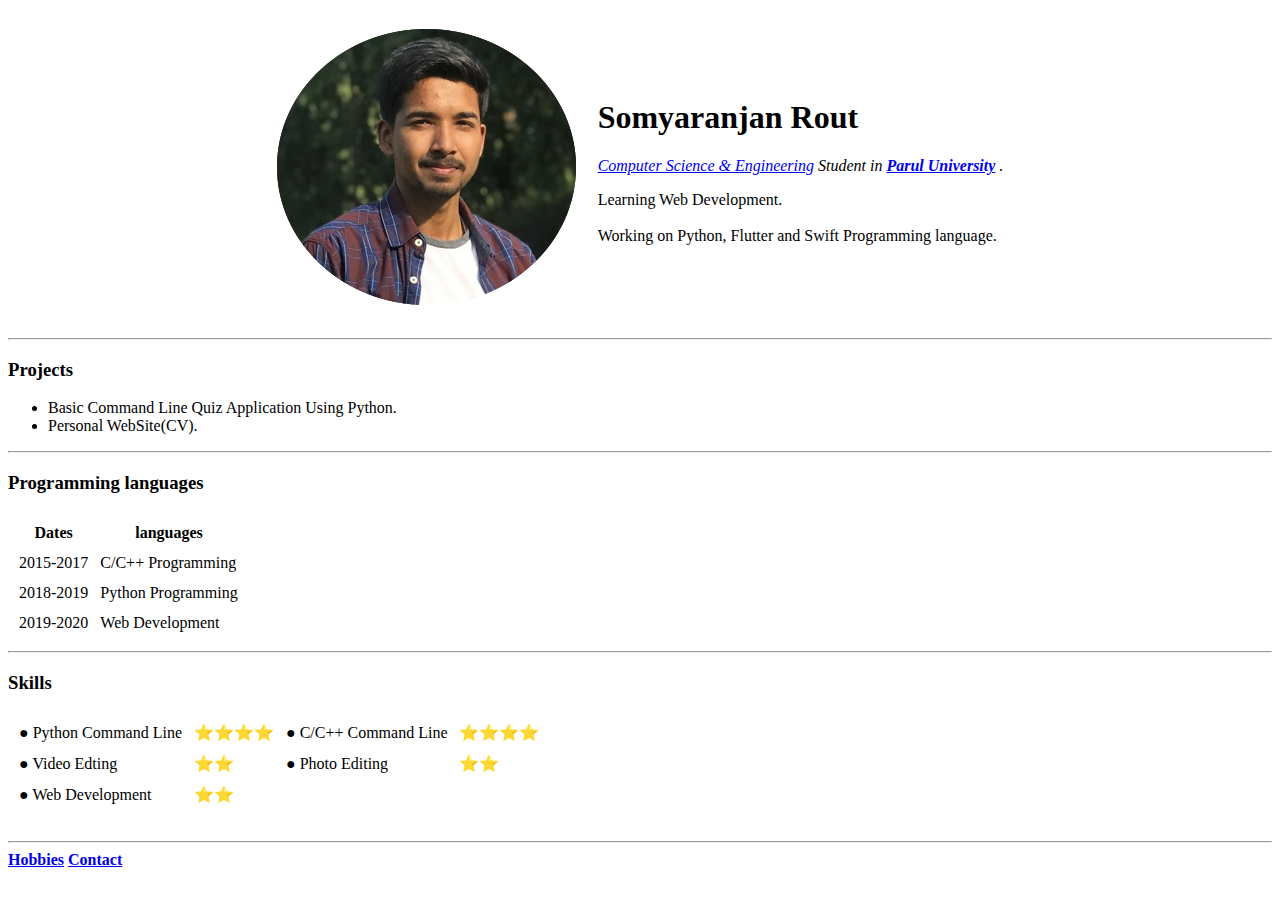
==== index.html @ 8354c545 "Update index.html" ====
<!DOCTYPE html>
<html lang="en" dir="ltr">

<head>
  <meta charset="utf-8">
  <title>❮/ Somyaranjan Rout❯</title>
</head>
<link rel="icon" href="favicon.ico">
<body>
  <center>
    <table cellspacing="20" >
      <tr>

        <td><img src="Profile Pic.png" alt="Somyaranjan's Profile Picture."></td>

        <td>
          <p>
          <h1>Somyaranjan Rout </h1>
          <em> <a href="https://en.wikipedia.org/wiki/Computer_Science_and_Engineering">Computer Science & Engineering</a>
          Student in
          <strong> <a href="http://www.paruluniversity.ac.in/home/">Parul University</a> </strong>
          .</em>
          </p>

        <p>Learning Web Development.
          <br />
          <br />
          Working on Python, Flutter and Swift Programming language.
        </p>
        </td>
      </tr>
    </table>

  </center>

  <hr />

  <h3>Projects</h3>
  <ul>
    <li>Basic Command Line Quiz Application Using Python.</li>
    <li>Personal WebSite(CV).</li>
  </ul>
  <hr />
  <h3>Programming languages</h3>

  <table cellspacing="10">

    <tr>
      <th>Dates</th>
      <th>languages</th>
    </tr>

    <tr>
      <td>2015-2017</td>
      <td>C/C++ Programming</td>
    </tr>

    <tr>
        <td>2018-2019</td>
        <td>Python Programming</td>
    </tr>

    <tr>
        <td>2019-2020</td>
        <td>Web Development</td>
    </tr>

  </table>

  <hr />
  <h3>Skills</h3>

  <table cellspacing="10">

    <tr>
      <td>● Python Command Line</td>
      <td>⭐️⭐️⭐️⭐️</td>

      <td>● C/C++ Command Line</td>
      <td>⭐️⭐️⭐️⭐️</td>
    </tr>

    <tr>
      <td>● Video Edting</td>
      <td>⭐️⭐️</td>

      <td>● Photo Editing</td>
      <td>⭐️⭐️</td>
    </tr>

    <tr>
        <td>● Web Development</td>
        <td>⭐️⭐️</td>
    </tr>

  </table>

  <br />
  <hr />
  <a href="Hobbies.html"><strong>Hobbies</strong></a>
  <a href="Contact.html"><strong>Contact</strong></a>

</body>

</html>
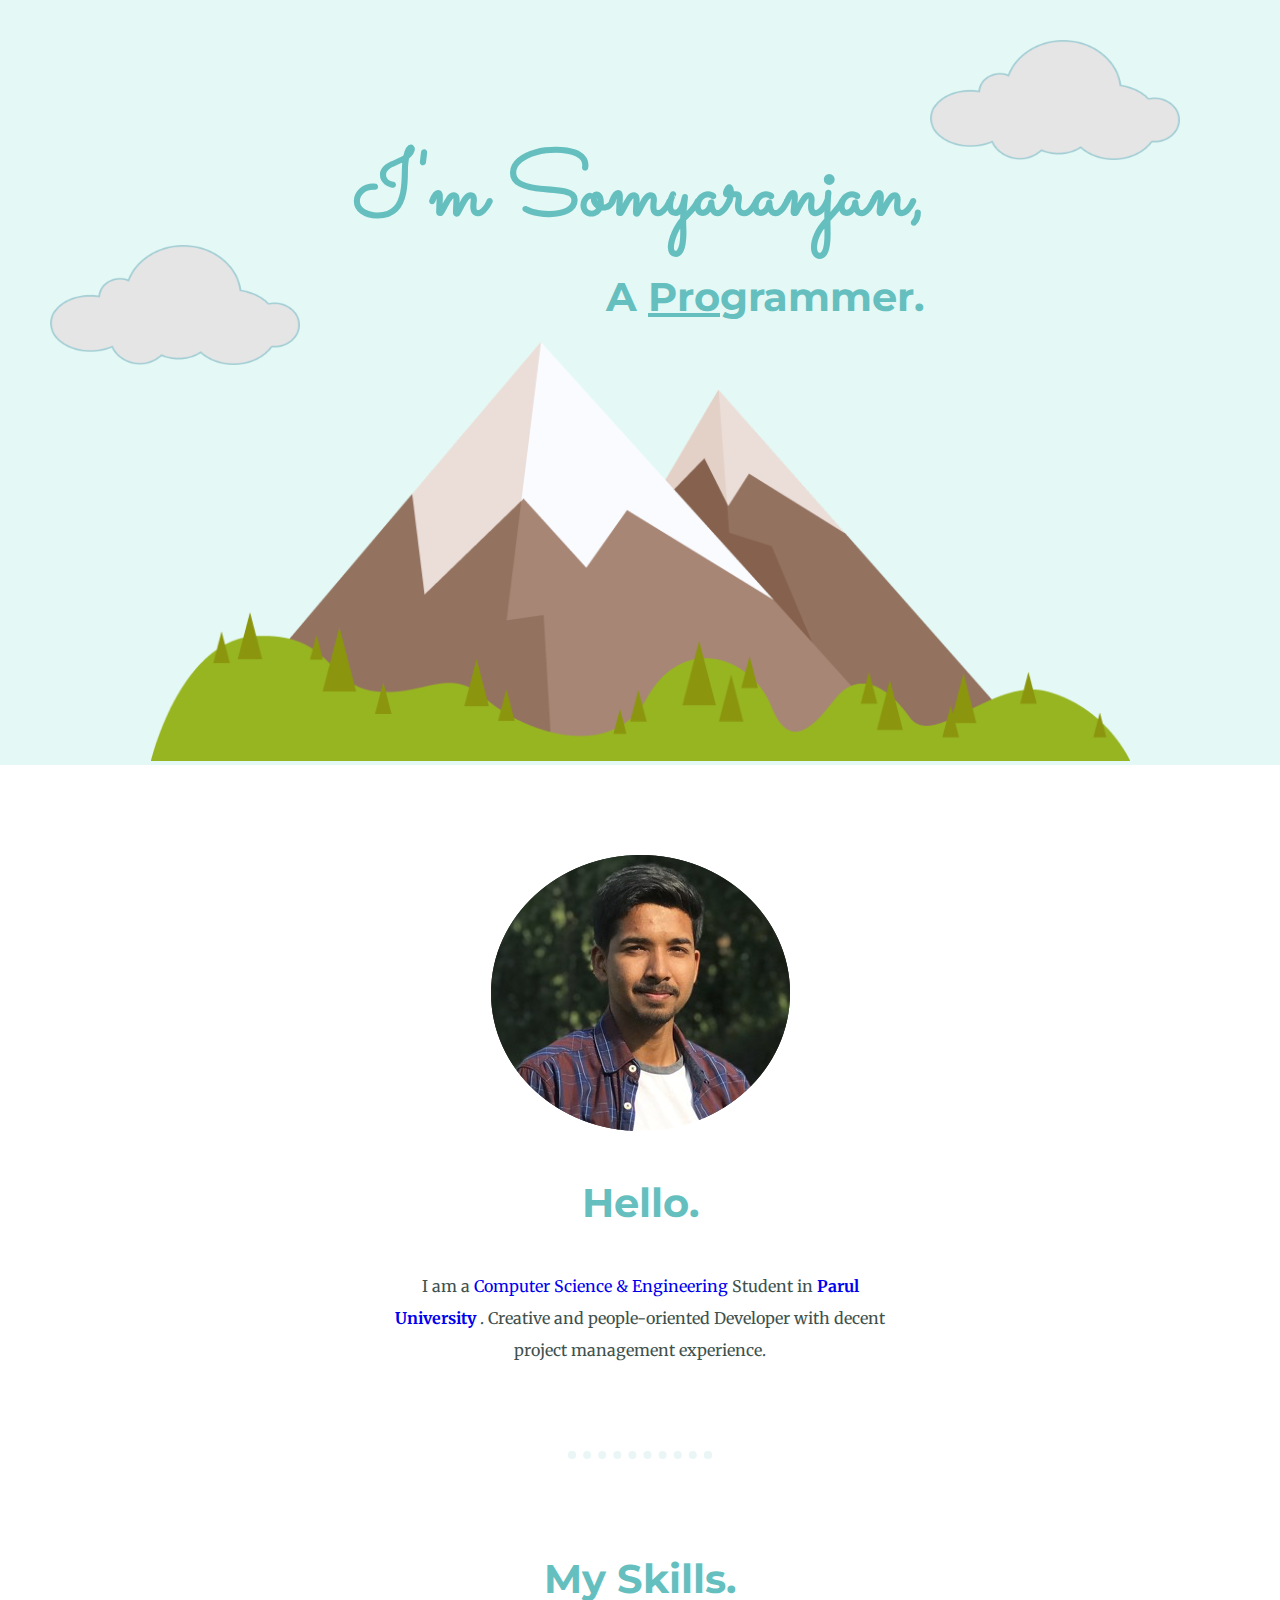
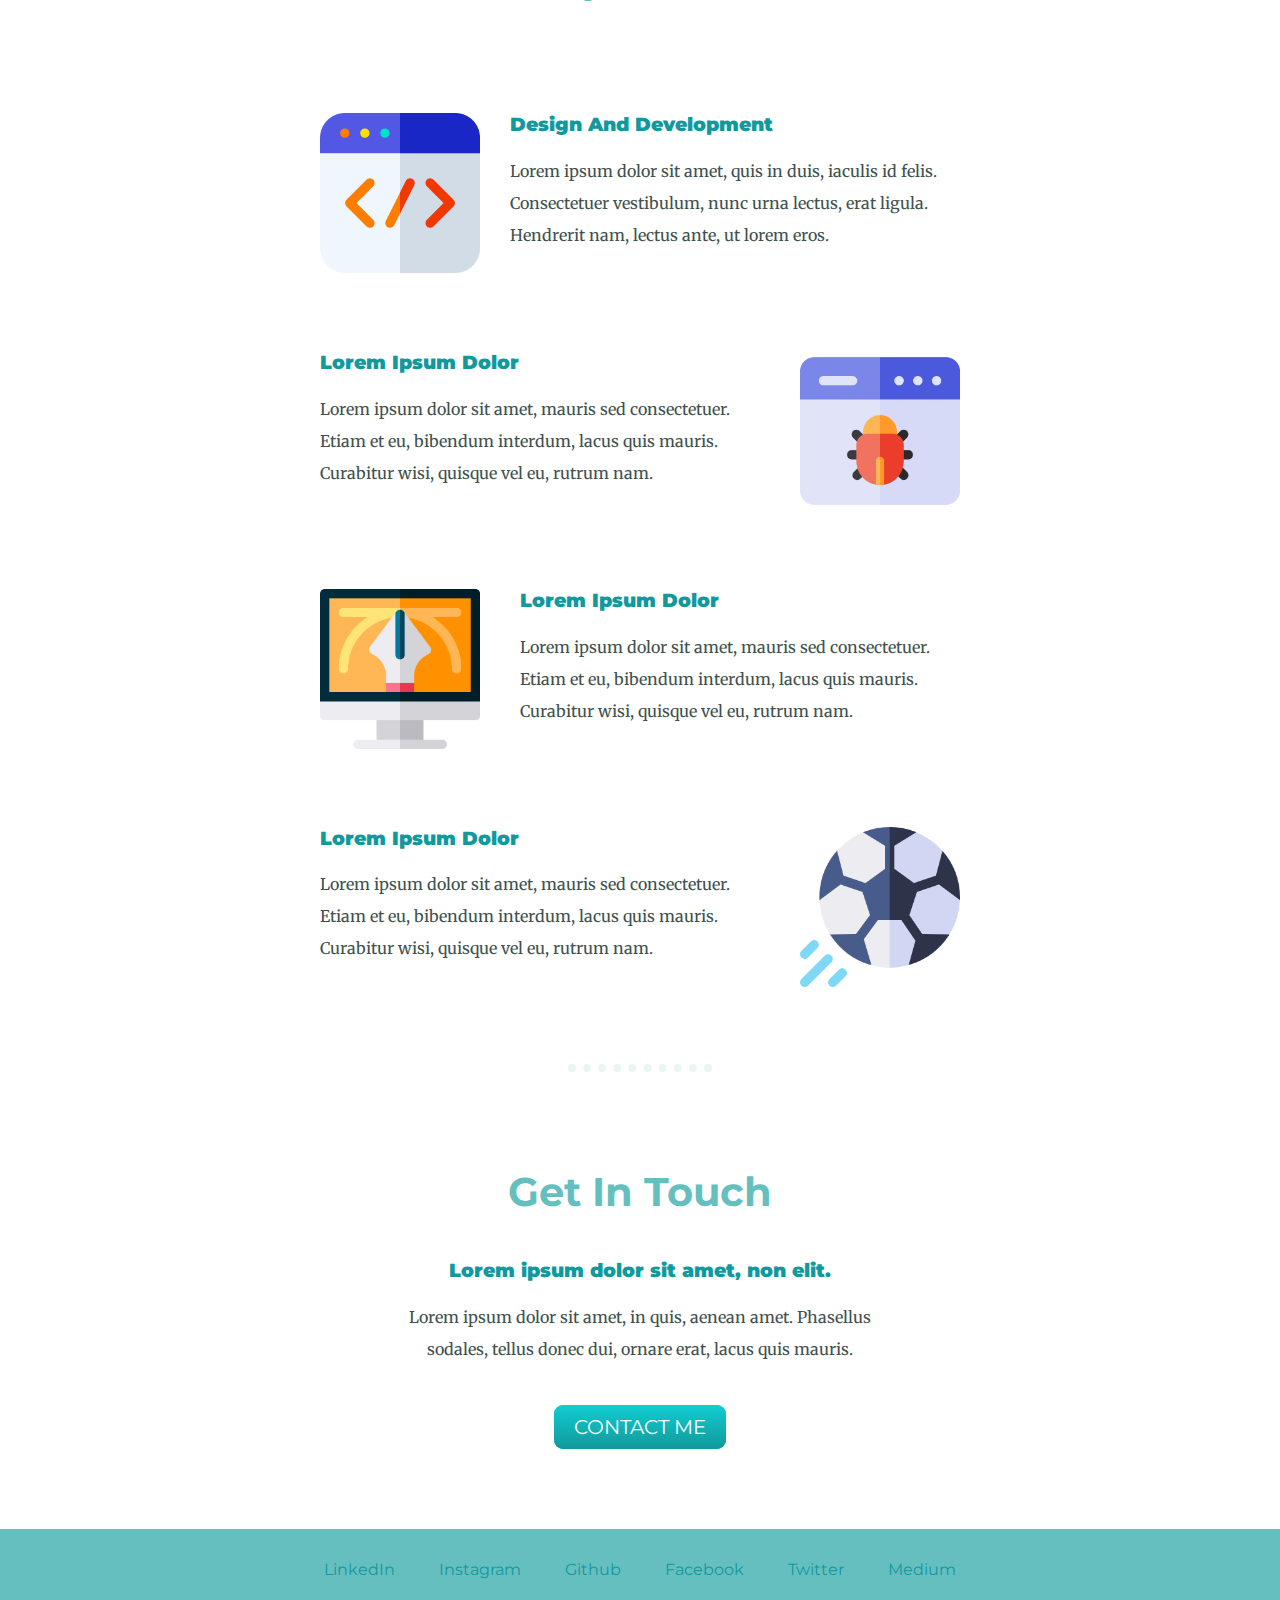
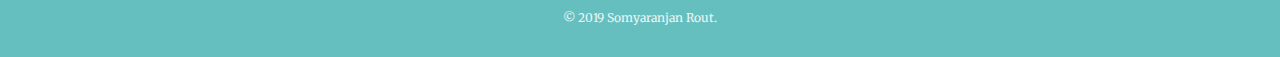
==== commit 8eefe85e: "Updated Portfolio" ====
--- a/index.html
+++ b/index.html
@@ -1,105 +1,83 @@
 <!DOCTYPE html>
 <html lang="en" dir="ltr">
 
-<head>
-  <meta charset="utf-8">
-  <title>❮/ Somyaranjan Rout❯</title>
-</head>
-<link rel="icon" href="favicon.ico">
-<body>
-  <center>
-    <table cellspacing="20" >
-      <tr>
+  <head>
+    <meta charset="utf-8">
+    <title>❮/ Somyaranjan Rout❯</title>
+  </head>
 
-        <td><img src="Profile Pic.png" alt="Somyaranjan's Profile Picture."></td>
+  <link rel="stylesheet" href="style.css">
+  <link rel="icon" href="Images/favicon.ico">
+  <link href="https://fonts.googleapis.com/css?family=Merriweather|Montserrat|Sacramento" rel="stylesheet">
 
-        <td>
-          <p>
-          <h1>Somyaranjan Rout </h1>
-          <em> <a href="https://en.wikipedia.org/wiki/Computer_Science_and_Engineering">Computer Science & Engineering</a>
-          Student in
-          <strong> <a href="http://www.paruluniversity.ac.in/home/">Parul University</a> </strong>
-          .</em>
+  <body>
+
+    <div class="top">
+
+    <img class="top-cloud" src="Images/cloud.png" alt="cloud" />
+      <h1>I'm Somyaranjan,</h1>
+      <h2 class="program">A <span class="pro">Pro</span>grammer.           </h2>
+    <img class="bottom-cloud" src="Images/cloud.png" alt="cloud" />
+    <img class="mountain" src="Images/mountain.png" alt="Light House" />
+
+    </div>
+
+    <div class="middle-container">
+      <div class="profile">
+        <img src="Images/Profile Pic.png" alt="Profile Pictures">
+        <h2>Hello.</h2>
+          <p class="intro">I am a
+            <a class="links" href="https://en.wikipedia.org/wiki/Computer_Science_and_Engineering">Computer Science & Engineering</a>
+            Student in
+            <strong> <a class="links" href="http://www.paruluniversity.ac.in/home/">Parul University</a> </strong>.
+            Creative and people-oriented Developer with decent project management experience.
+            
           </p>
+      </div>
+      <hr>
+      <div class="skills">
+        <h2>My Skills.</h2>
+        <div class="skill-row">
+          <img class="dev" src="Images/coding.png" alt="Coding Icon">
+          <h3>Design And Development</h3>
+          <p>Lorem ipsum dolor sit amet, quis in duis, iaculis id felis. Consectetuer vestibulum, nunc urna lectus, erat ligula. Hendrerit nam, lectus ante, ut lorem eros.</p>
+        </div>
+        <div class="skill-row">
+          <img class="comp" src="Images/hacked.png" alt="Hacked Icon">
+          <h3>Lorem Ipsum Dolor</h3>
+          <p>Lorem ipsum dolor sit amet, mauris sed consectetuer. Etiam et eu, bibendum interdum, lacus quis mauris. Curabitur wisi, quisque vel eu, rutrum nam.</p>
+        </div>
+        <div class="skill-row">
+          <img class="edit" src="Images/art-and-design.png" alt="Art and design Icon">
+          <h3>Lorem Ipsum Dolor</h3>
+          <p>Lorem ipsum dolor sit amet, mauris sed consectetuer. Etiam et eu, bibendum interdum, lacus quis mauris. Curabitur wisi, quisque vel eu, rutrum nam.</p>
+        </div>
+        <div class="skill-row">
+          <img class="football" src="Images/football.png" alt="Football  Icon">
+          <h3>Lorem Ipsum Dolor</h3>
+          <p>Lorem ipsum dolor sit amet, mauris sed consectetuer. Etiam et eu, bibendum interdum, lacus quis mauris. Curabitur wisi, quisque vel eu, rutrum nam.</p>
+        </div>
+      </div>
+      <hr>
+      <div class="contact-me">
+        <h2>Get In Touch</h2>
+        <h3>Lorem ipsum dolor sit amet, non elit.</h3>
+        <p class="contact">Lorem ipsum dolor sit amet, in quis, aenean amet. Phasellus sodales, tellus donec dui, ornare erat, lacus quis mauris.</p>
+        <a class="btn" href="mailto:somyaranjanmac1@gmail.com">CONTACT ME</a>
+      </div>
+    </div>
 
-        <p>Learning Web Development.
-          <br />
-          <br />
-          Working on Python, Flutter and Swift Programming language.
-        </p>
-        </td>
-      </tr>
-    </table>
 
-  </center>
+    <div class="bottom-container">
+      <a class="footer-link" href="https://www.linkedin.com/in/somyaranjan-rout-09a098120/">LinkedIn</a>
+      <a class="footer-link" href="https://www.instagram.com/somyaranjan_26/?hl=en">Instagram</a>
+      <a class="footer-link" href="https://github.com/somyaranjan26">Github</a>
+      <a class="footer-link" href="https://www.facebook.com/somyaranjancr7">Facebook</a>
+      <a class="footer-link" href="https://twitter.com/somyaranjancr7">Twitter</a>
+      <a class="footer-link" href="https://medium.com/@somyaranjancr7">Medium</a>
+      <p class="copyright">© 2019 Somyaranjan Rout.</p>
+    </div>
 
-  <hr />
 
-  <h3>Projects</h3>
-  <ul>
-    <li>Basic Command Line Quiz Application Using Python.</li>
-    <li>Personal WebSite(CV).</li>
-  </ul>
-  <hr />
-  <h3>Programming languages</h3>
-
-  <table cellspacing="10">
-
-    <tr>
-      <th>Dates</th>
-      <th>languages</th>
-    </tr>
-
-    <tr>
-      <td>2015-2017</td>
-      <td>C/C++ Programming</td>
-    </tr>
-
-    <tr>
-        <td>2018-2019</td>
-        <td>Python Programming</td>
-    </tr>
-
-    <tr>
-        <td>2019-2020</td>
-        <td>Web Development</td>
-    </tr>
-
-  </table>
-
-  <hr />
-  <h3>Skills</h3>
-
-  <table cellspacing="10">
-
-    <tr>
-      <td>● Python Command Line</td>
-      <td>⭐️⭐️⭐️⭐️</td>
-
-      <td>● C/C++ Command Line</td>
-      <td>⭐️⭐️⭐️⭐️</td>
-    </tr>
-
-    <tr>
-      <td>● Video Edting</td>
-      <td>⭐️⭐️</td>
-
-      <td>● Photo Editing</td>
-      <td>⭐️⭐️</td>
-    </tr>
-
-    <tr>
-        <td>● Web Development</td>
-        <td>⭐️⭐️</td>
-    </tr>
-
-  </table>
-
-  <br />
-  <hr />
-  <a href="Hobbies.html"><strong>Hobbies</strong></a>
-  <a href="Contact.html"><strong>Contact</strong></a>
-
-</body>
-
+  </body>
 </html>
--- a/style.css
+++ b/style.css
@@ -0,0 +1,176 @@
+
+body {
+  color: #40514E;
+  font-family: 'Merriweather', serif;
+  margin: 0;
+  text-align: center;
+}
+
+h1 {
+  color: #66BFBF;
+  font-family: 'Sacramento', cursive;
+  font-size: 5.625rem;
+  margin: 50px auto 0 auto;
+}
+
+h2 {
+  color: #66BFBF;
+  font-family: 'Montserrat', sans-serif;
+  font-size: 2.5rem;
+  font-weight: bold;
+  padding: 10px;
+}
+
+h3 {
+  color: #11999E;
+  font-family: 'Montserrat', sans-serif;
+  font-weight: 900;
+}
+
+p {
+  line-height: 2;
+}
+
+hr {
+  border: dotted #EAF6F6 8px;
+  border-bottom: none;
+  margin: 85px auto;
+  width: 10%;
+}
+
+.program {
+   margin: auto 0 auto 250px;
+}
+
+.pro {
+  text-decoration: underline;
+}
+
+.top {
+  background-color: #E4F9F5;
+  padding-top : 80px;
+  position: relative;
+}
+
+.middle-container {
+  margin: 90px 0;
+}
+
+.bottom-container {
+  background-color: #66BFBF;
+  padding: 30px 0 10px;
+}
+
+.top-cloud {
+  right: 100px;
+  top: 40px;
+  position: absolute;
+  width: 250px;
+  height: 120px;
+}
+
+.bottom-cloud {
+  bottom: 400px;
+  left: 50px;
+  position: absolute;
+  width: 250px;
+  height: 120px;
+
+}
+.mountain {
+  height: 100%;
+  padding-top: 10px;
+  width: 980px;
+}
+
+.intro {
+  margin: auto;
+  width: 40%;
+}
+
+.links {
+  text-decoration: none;
+}
+
+.skill-row {
+  margin: 100px auto 100px auto;
+  text-align: left;
+  width: 50%;
+}
+
+.dev {
+  float: left;
+  margin-bottom: 2.5px;
+  margin-right: 30px;
+  width: 25%;
+}
+
+.comp {
+  float: right;
+  margin-bottom: 2.5px;
+  margin-left: 30px;
+  width: 25%;
+}
+
+.edit {
+  float: left;
+  margin-bottom: 2.5px;
+  margin-right: 40px;
+  width: 25%;
+}
+
+.football {
+  float: right;
+  margin-bottom: 2.5px;
+  margin-left: 30px;
+  width: 25%;
+}
+
+.contact {
+  margin: 10px auto 50px;
+  width: 40%;
+}
+
+.btn {
+  background: #11cdd4;
+  background-image: -webkit-linear-gradient(top, #11cdd4, #11999a);
+  background-image: -moz-linear-gradient(top, #11cdd4, #11999a);
+  background-image: -ms-linear-gradient(top, #11cdd4, #11999a);
+  background-image: -o-linear-gradient(top, #11cdd4, #11999a);
+  background-image: linear-gradient(to bottom, #11cdd4, #11999a);
+  -webkit-border-radius: 9;
+  -moz-border-radius: 9;
+  border-radius: 9px;
+  font-family: 'Montserrat', sans-serif;
+  color: #ffffff;
+  font-size: 20px;
+  padding: 10px 20px 10px 20px;
+  text-decoration: none;
+}
+
+.btn:hover {
+  background: #30e3bc;
+  background-image: -webkit-linear-gradient(top, #30e3bc, #2bc4ad);
+  background-image: -moz-linear-gradient(top, #30e3bc, #2bc4ad);
+  background-image: -ms-linear-gradient(top, #30e3bc, #2bc4ad);
+  background-image: -o-linear-gradient(top, #30e3bc, #2bc4ad);
+  background-image: linear-gradient(to bottom, #30e3bc, #2bc4ad);
+  text-decoration: none;
+}
+
+.footer-link {
+  color: #11999F;
+  font-family: 'Montserrat', sans-serif;
+  margin: 10px 20px;
+  text-decoration: none;
+}
+
+.footer-link:hover {
+  color: #EAF6F6;
+}
+
+.copyright {
+  color: #EAF6F6;
+  font-size: 0.75rem;
+  padding: 15px 0 5px 0;
+}
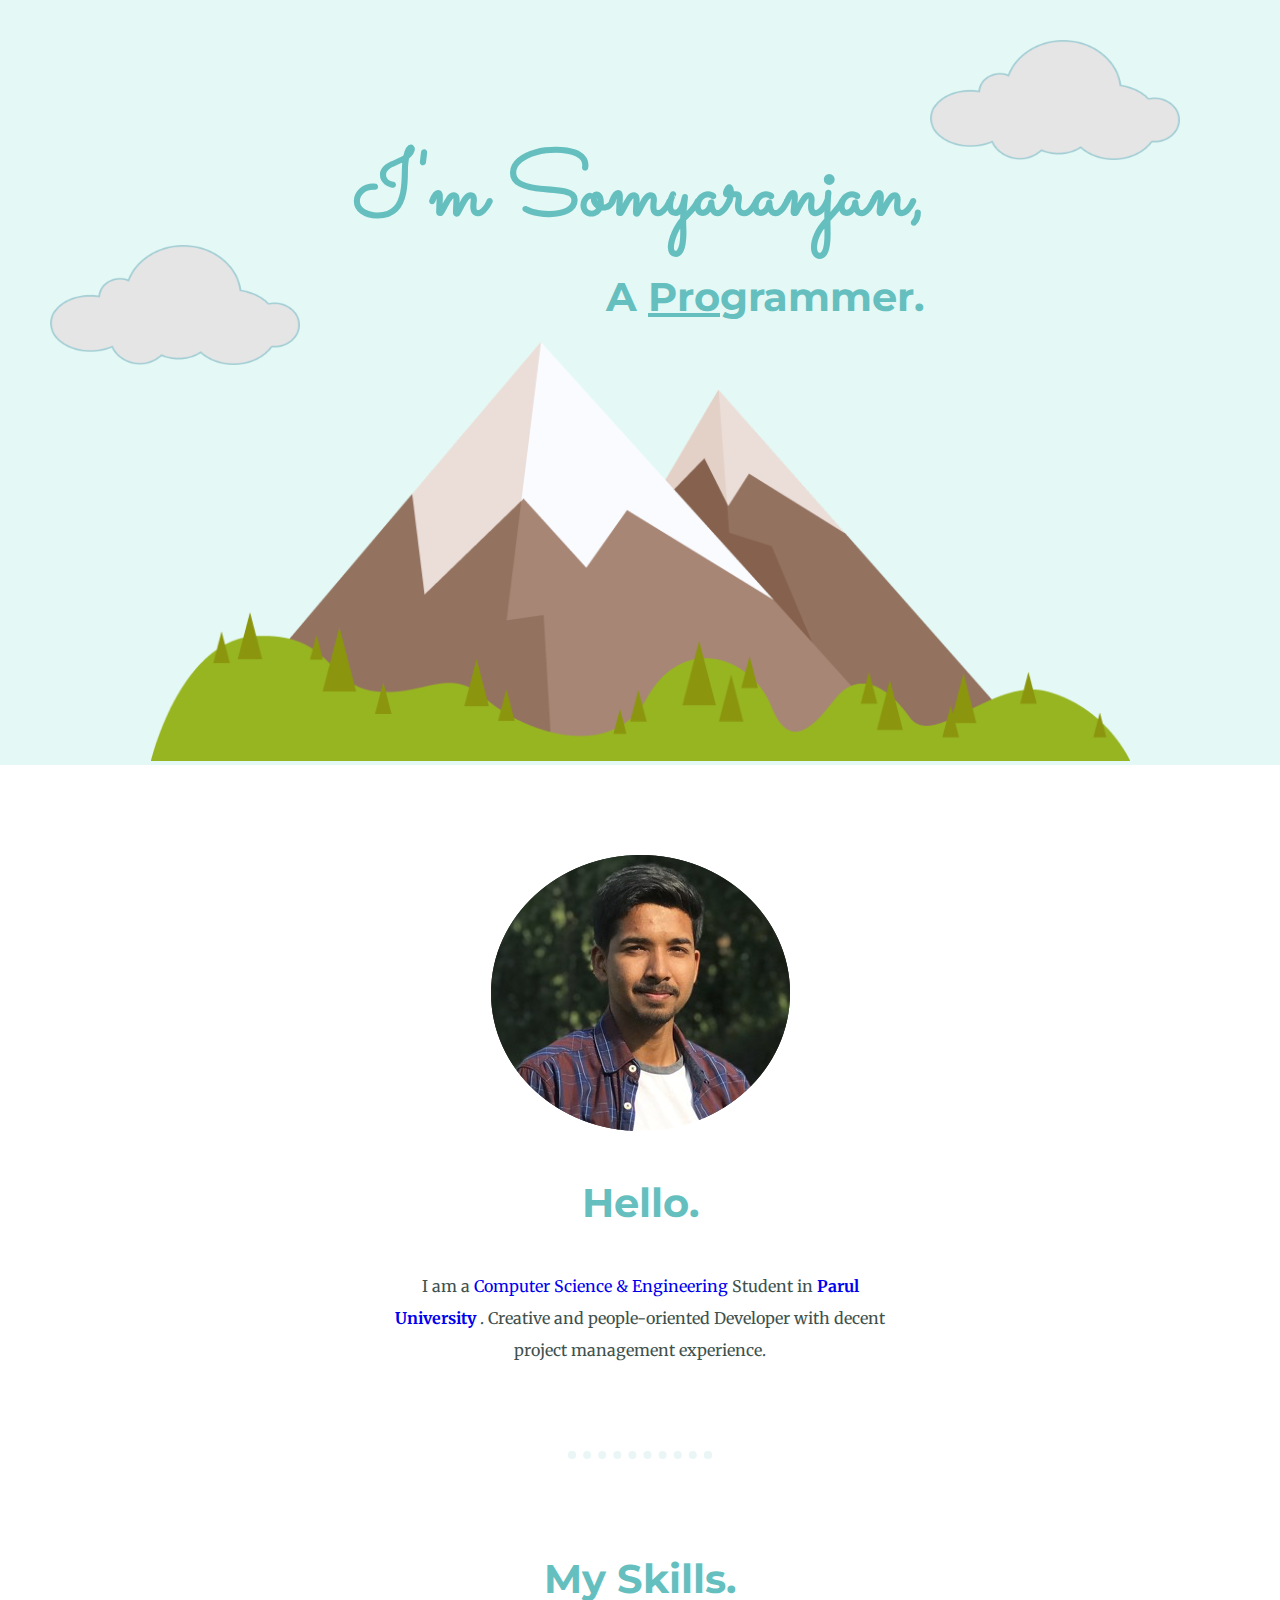
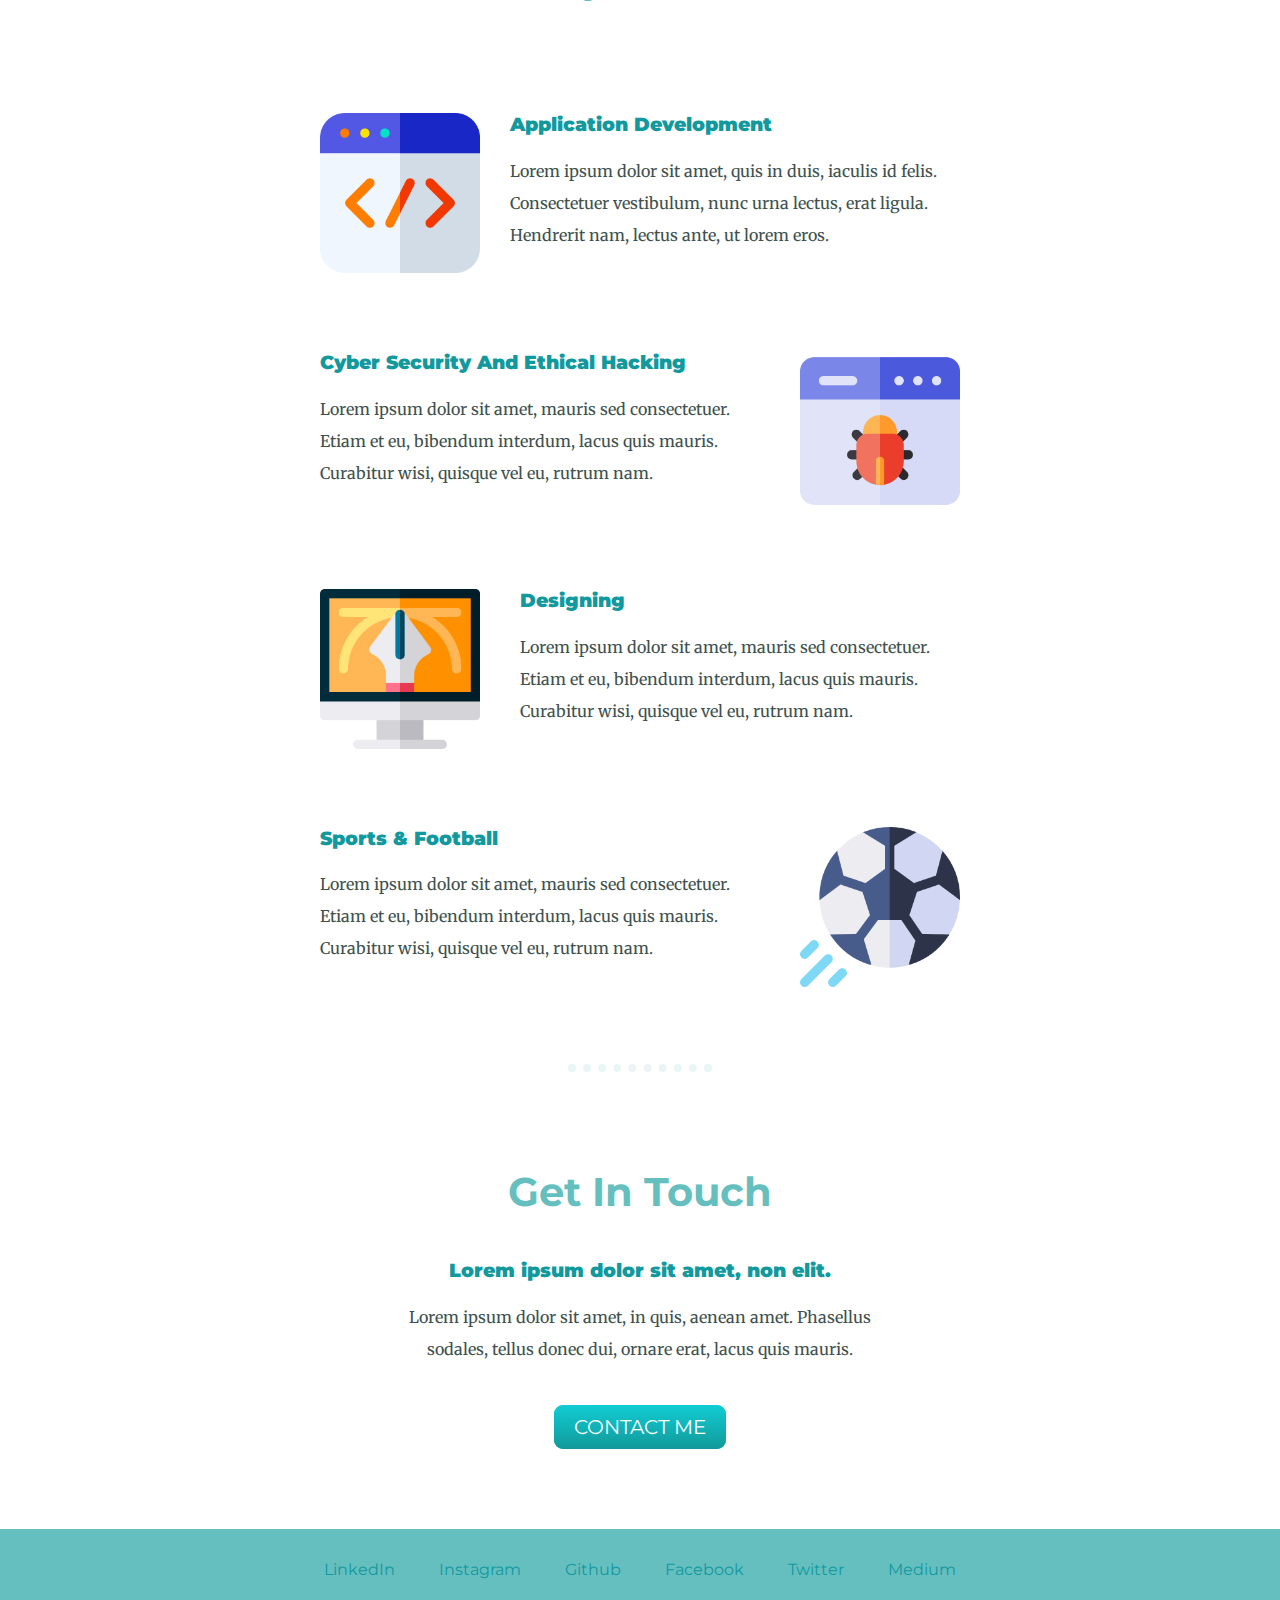
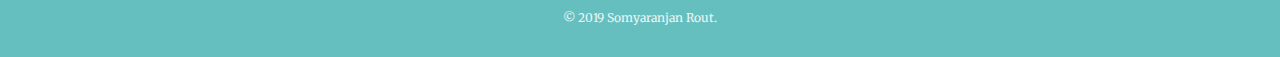
==== commit e3a42ae3: "Update Content" ====
--- a/index.html
+++ b/index.html
@@ -7,7 +7,7 @@
   </head>
 
   <link rel="stylesheet" href="style.css">
-  <link rel="icon" href="Images/favicon.ico">
+  <link rel="icon" href="Images/Profile Pic.png">
   <link href="https://fonts.googleapis.com/css?family=Merriweather|Montserrat|Sacramento" rel="stylesheet">
 
   <body>
@@ -39,22 +39,22 @@
         <h2>My Skills.</h2>
         <div class="skill-row">
           <img class="dev" src="Images/coding.png" alt="Coding Icon">
-          <h3>Design And Development</h3>
+          <h3>Application Development</h3>
           <p>Lorem ipsum dolor sit amet, quis in duis, iaculis id felis. Consectetuer vestibulum, nunc urna lectus, erat ligula. Hendrerit nam, lectus ante, ut lorem eros.</p>
         </div>
         <div class="skill-row">
           <img class="comp" src="Images/hacked.png" alt="Hacked Icon">
-          <h3>Lorem Ipsum Dolor</h3>
+          <h3>Cyber Security And Ethical Hacking</h3>
           <p>Lorem ipsum dolor sit amet, mauris sed consectetuer. Etiam et eu, bibendum interdum, lacus quis mauris. Curabitur wisi, quisque vel eu, rutrum nam.</p>
         </div>
         <div class="skill-row">
           <img class="edit" src="Images/art-and-design.png" alt="Art and design Icon">
-          <h3>Lorem Ipsum Dolor</h3>
+          <h3>Designing</h3>
           <p>Lorem ipsum dolor sit amet, mauris sed consectetuer. Etiam et eu, bibendum interdum, lacus quis mauris. Curabitur wisi, quisque vel eu, rutrum nam.</p>
         </div>
         <div class="skill-row">
           <img class="football" src="Images/football.png" alt="Football  Icon">
-          <h3>Lorem Ipsum Dolor</h3>
+          <h3>Sports & Football</h3>
           <p>Lorem ipsum dolor sit amet, mauris sed consectetuer. Etiam et eu, bibendum interdum, lacus quis mauris. Curabitur wisi, quisque vel eu, rutrum nam.</p>
         </div>
       </div>
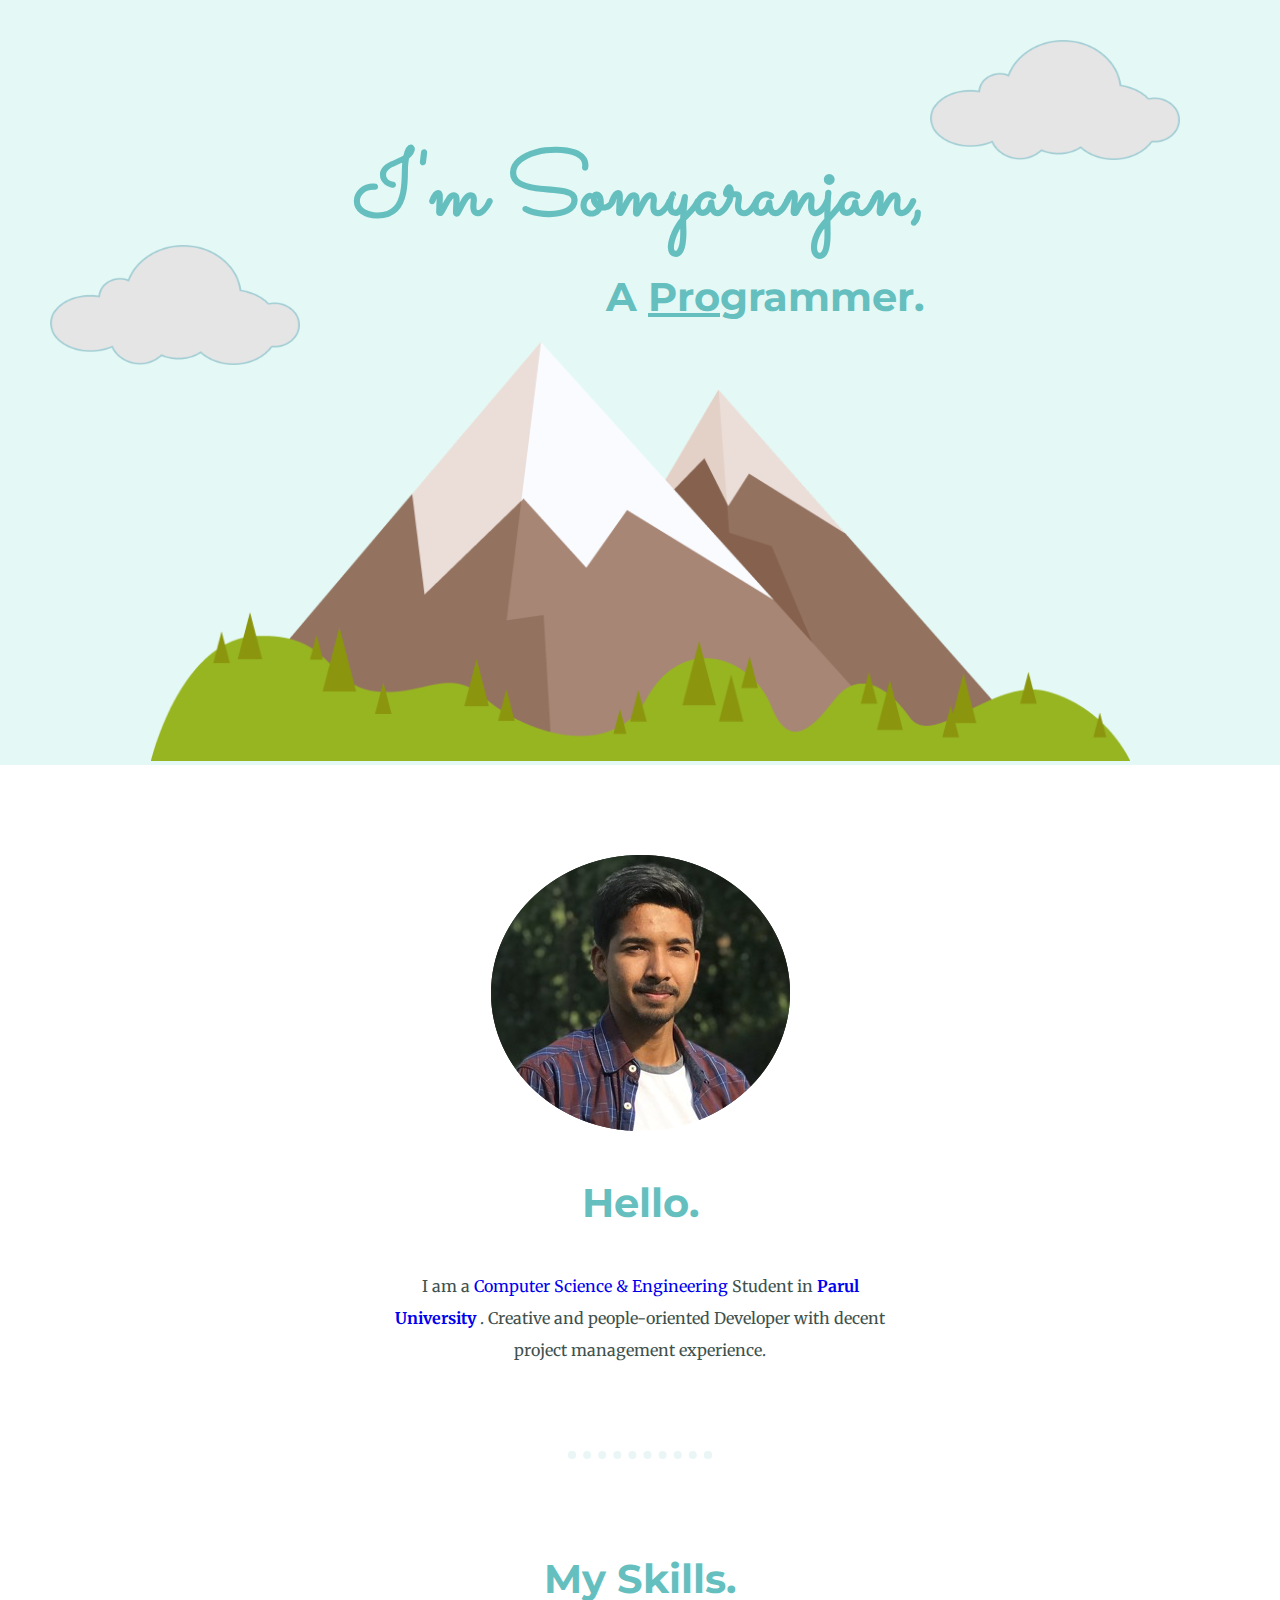
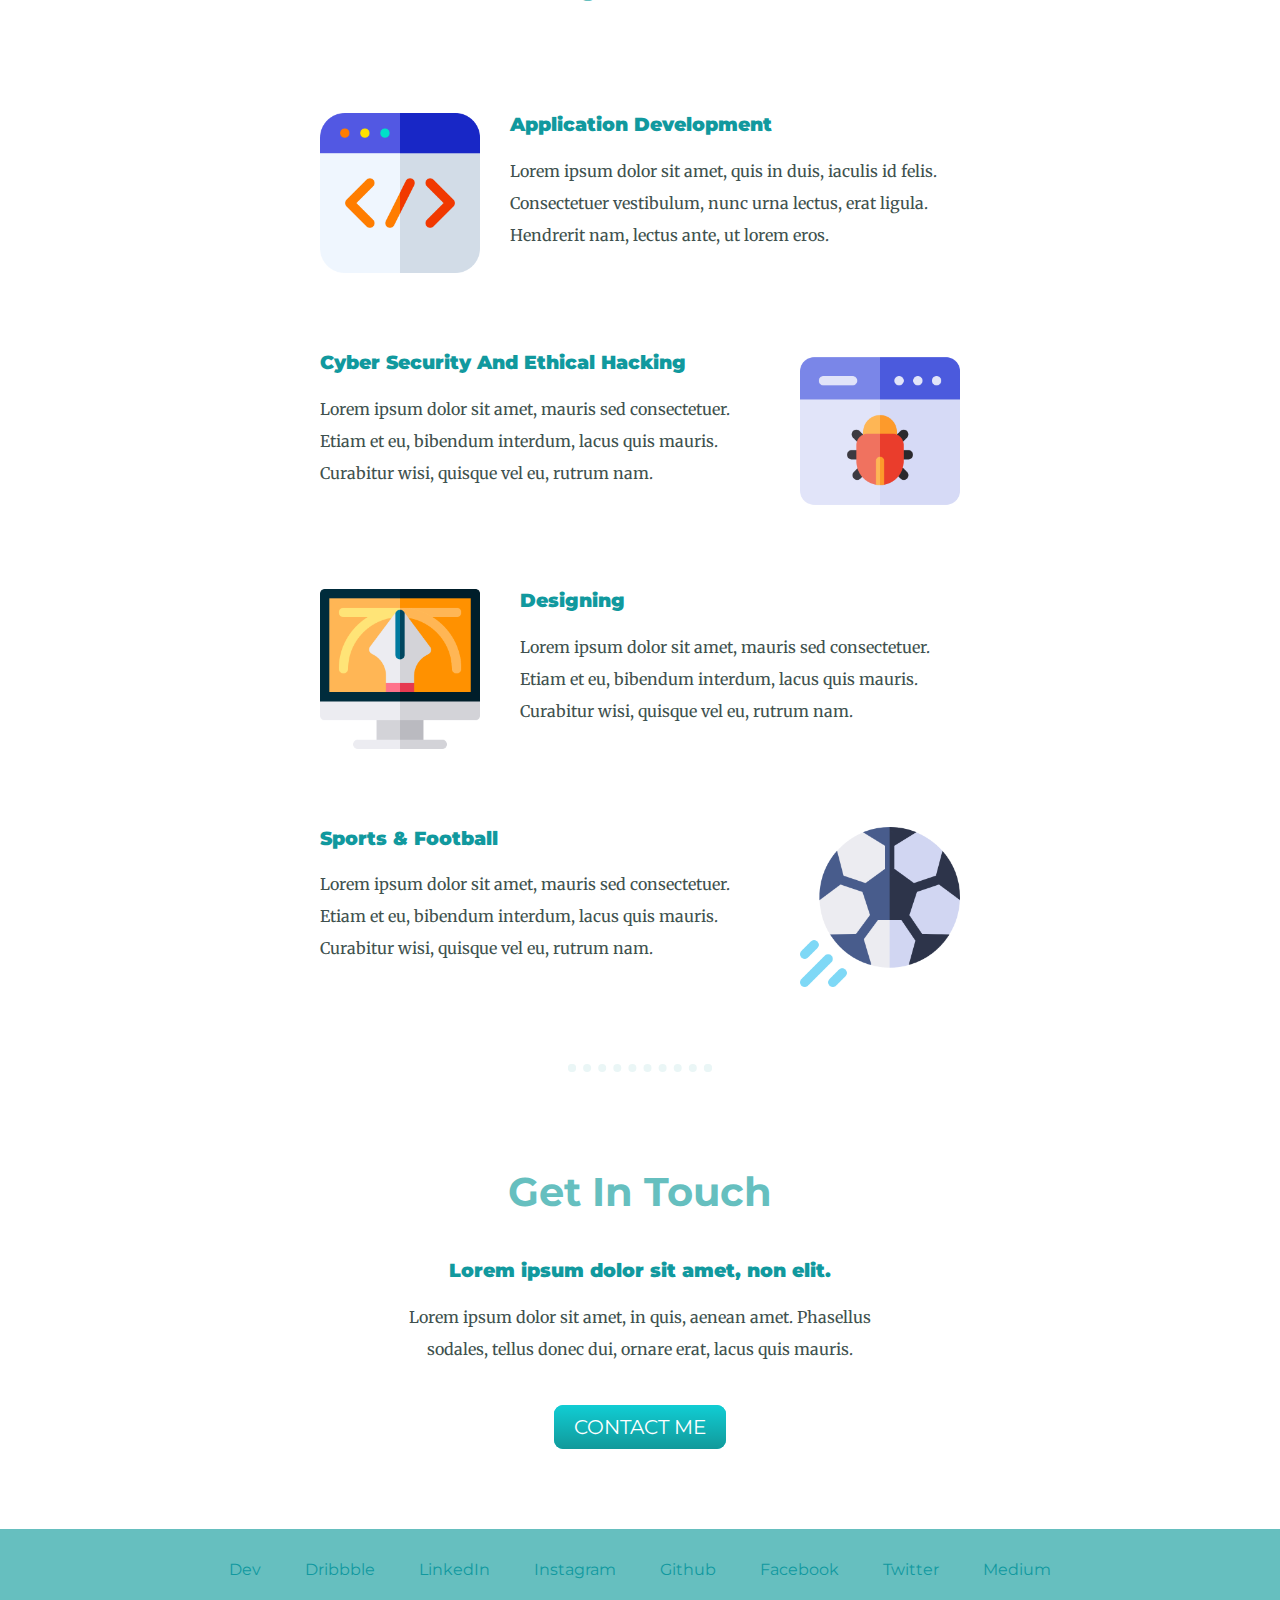
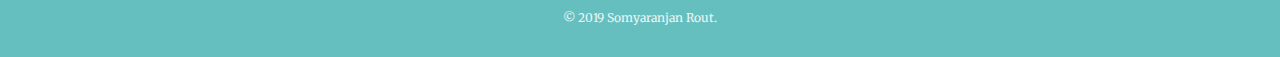
==== commit 4ad41b24: "Update index.html" ====
--- a/index.html
+++ b/index.html
@@ -69,6 +69,8 @@
 
 
     <div class="bottom-container">
+      <a class="footer-link" href="https://dev.to/somyaranjan26">Dev</a>
+      <a class="footer-link" href="https://dribbble.com/somyaranjan26">Dribbble</a>
       <a class="footer-link" href="https://www.linkedin.com/in/somyaranjan-rout-09a098120/">LinkedIn</a>
       <a class="footer-link" href="https://www.instagram.com/somyaranjan_26/?hl=en">Instagram</a>
       <a class="footer-link" href="https://github.com/somyaranjan26">Github</a>
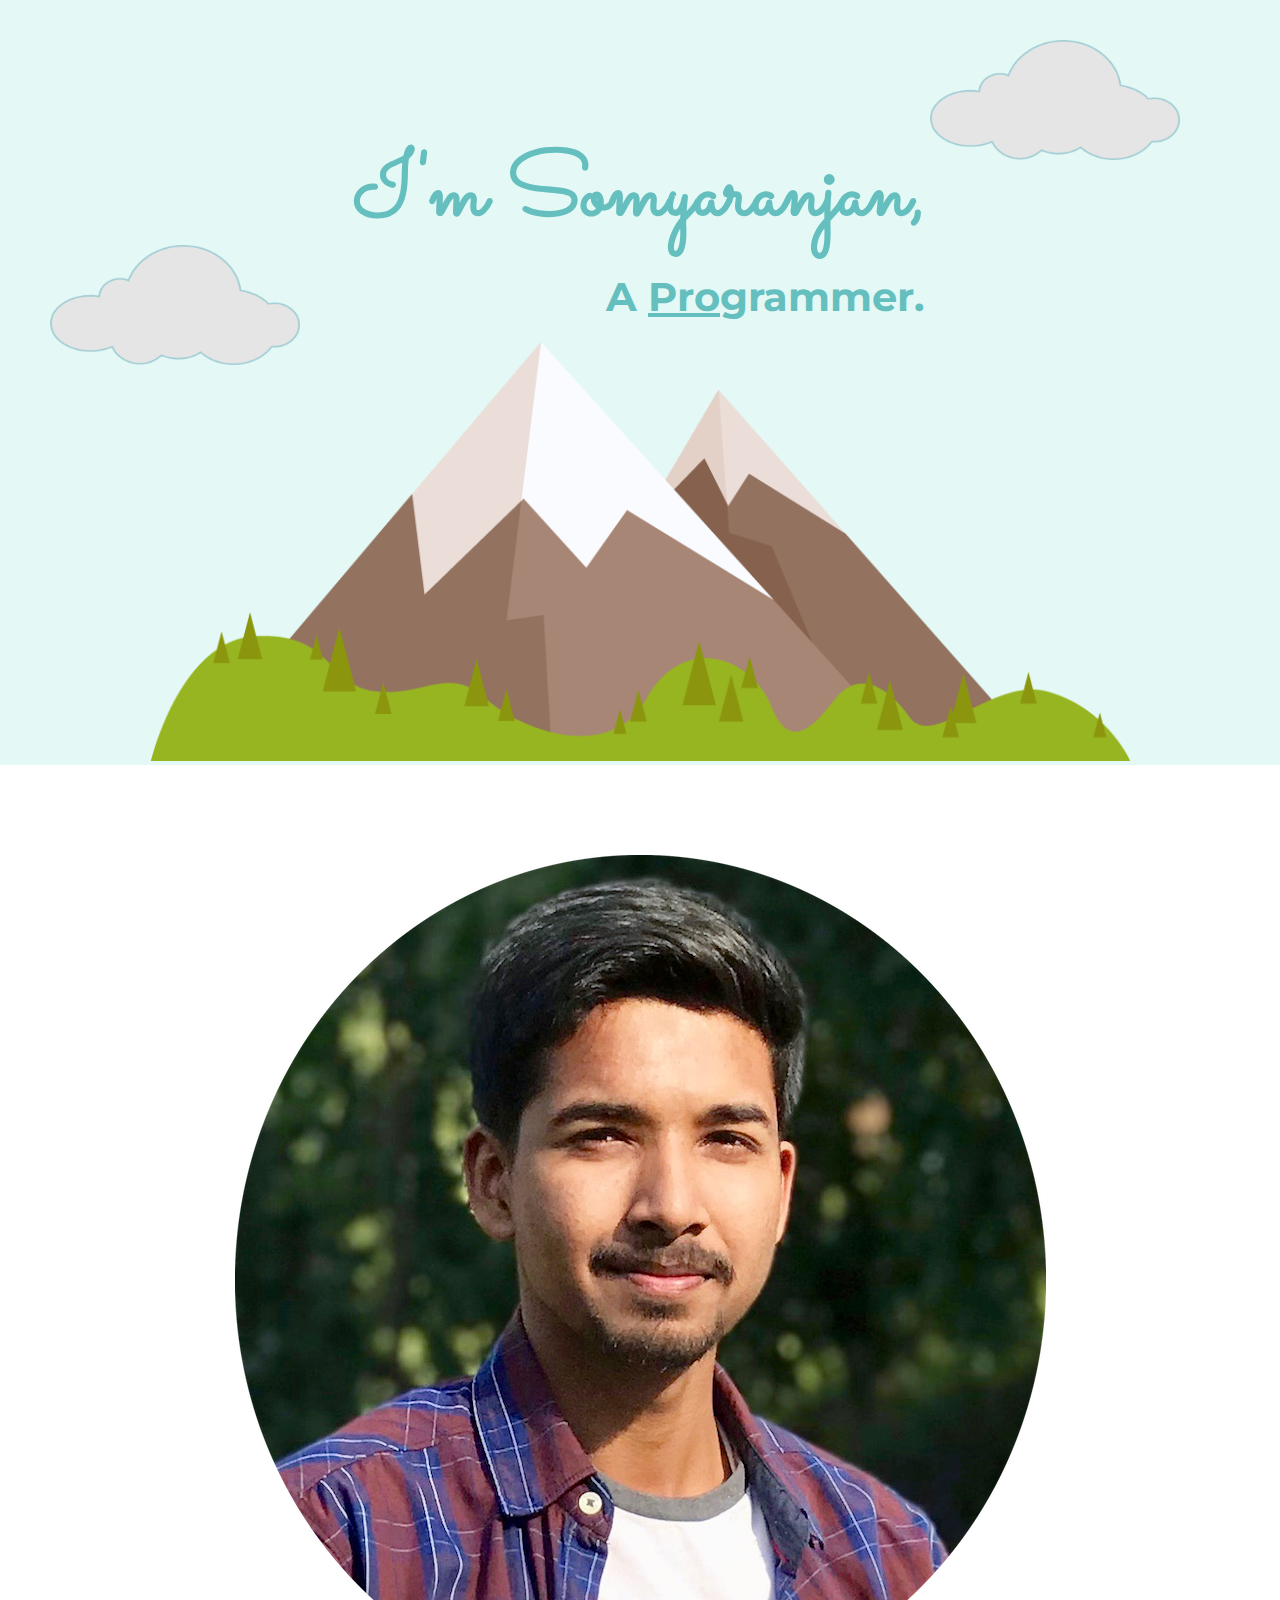
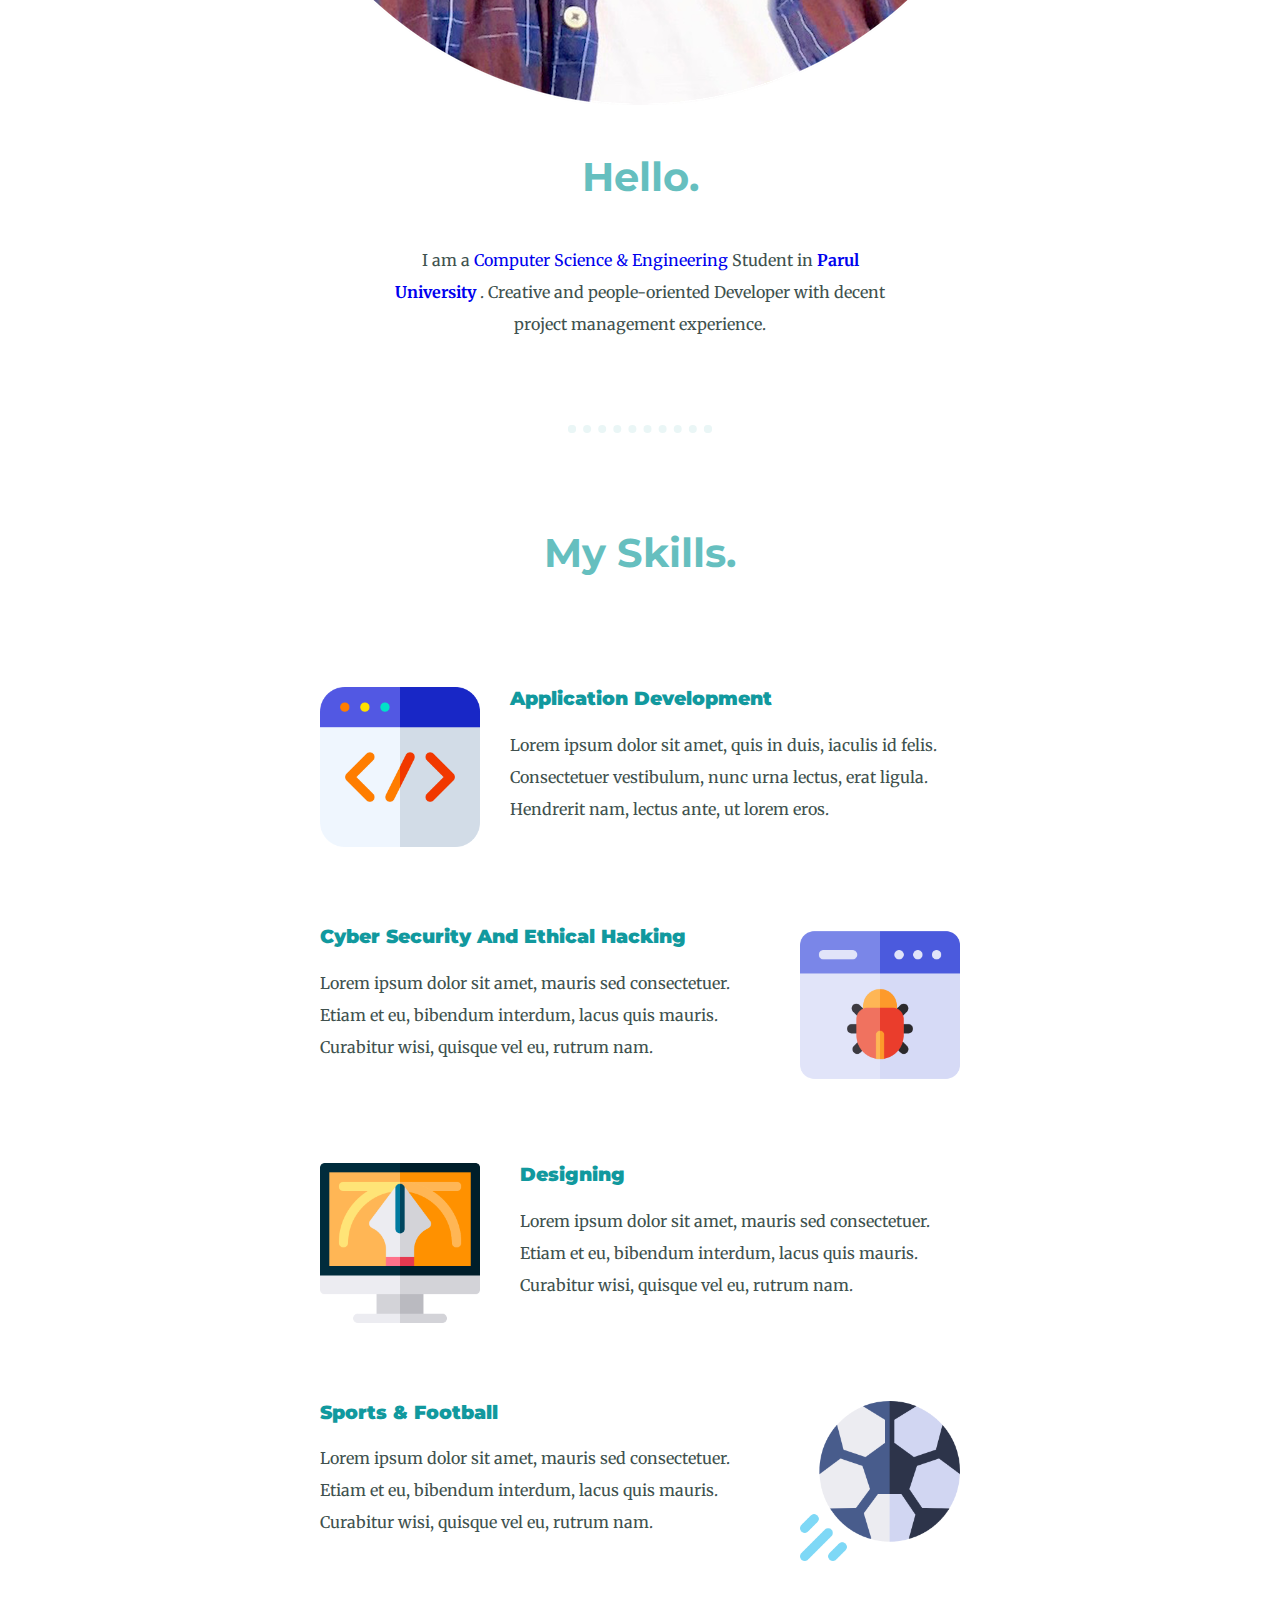
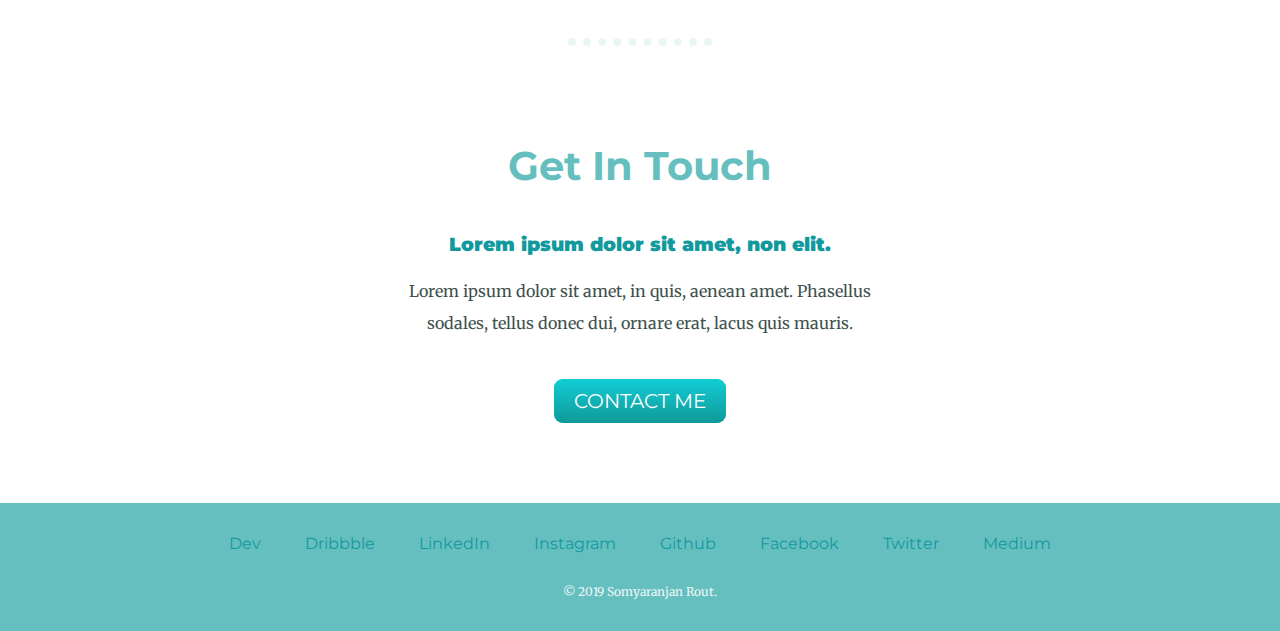
==== commit cfd6a38c: "Update index.html" ====
--- a/index.html
+++ b/index.html
@@ -24,7 +24,7 @@
 
     <div class="middle-container">
       <div class="profile">
-        <img src="Images/Profile Pic.png" alt="Profile Pictures">
+        <img src="/Images/Profile Pic.png" alt="Profile Pictures">
         <h2>Hello.</h2>
           <p class="intro">I am a
             <a class="links" href="https://en.wikipedia.org/wiki/Computer_Science_and_Engineering">Computer Science & Engineering</a>
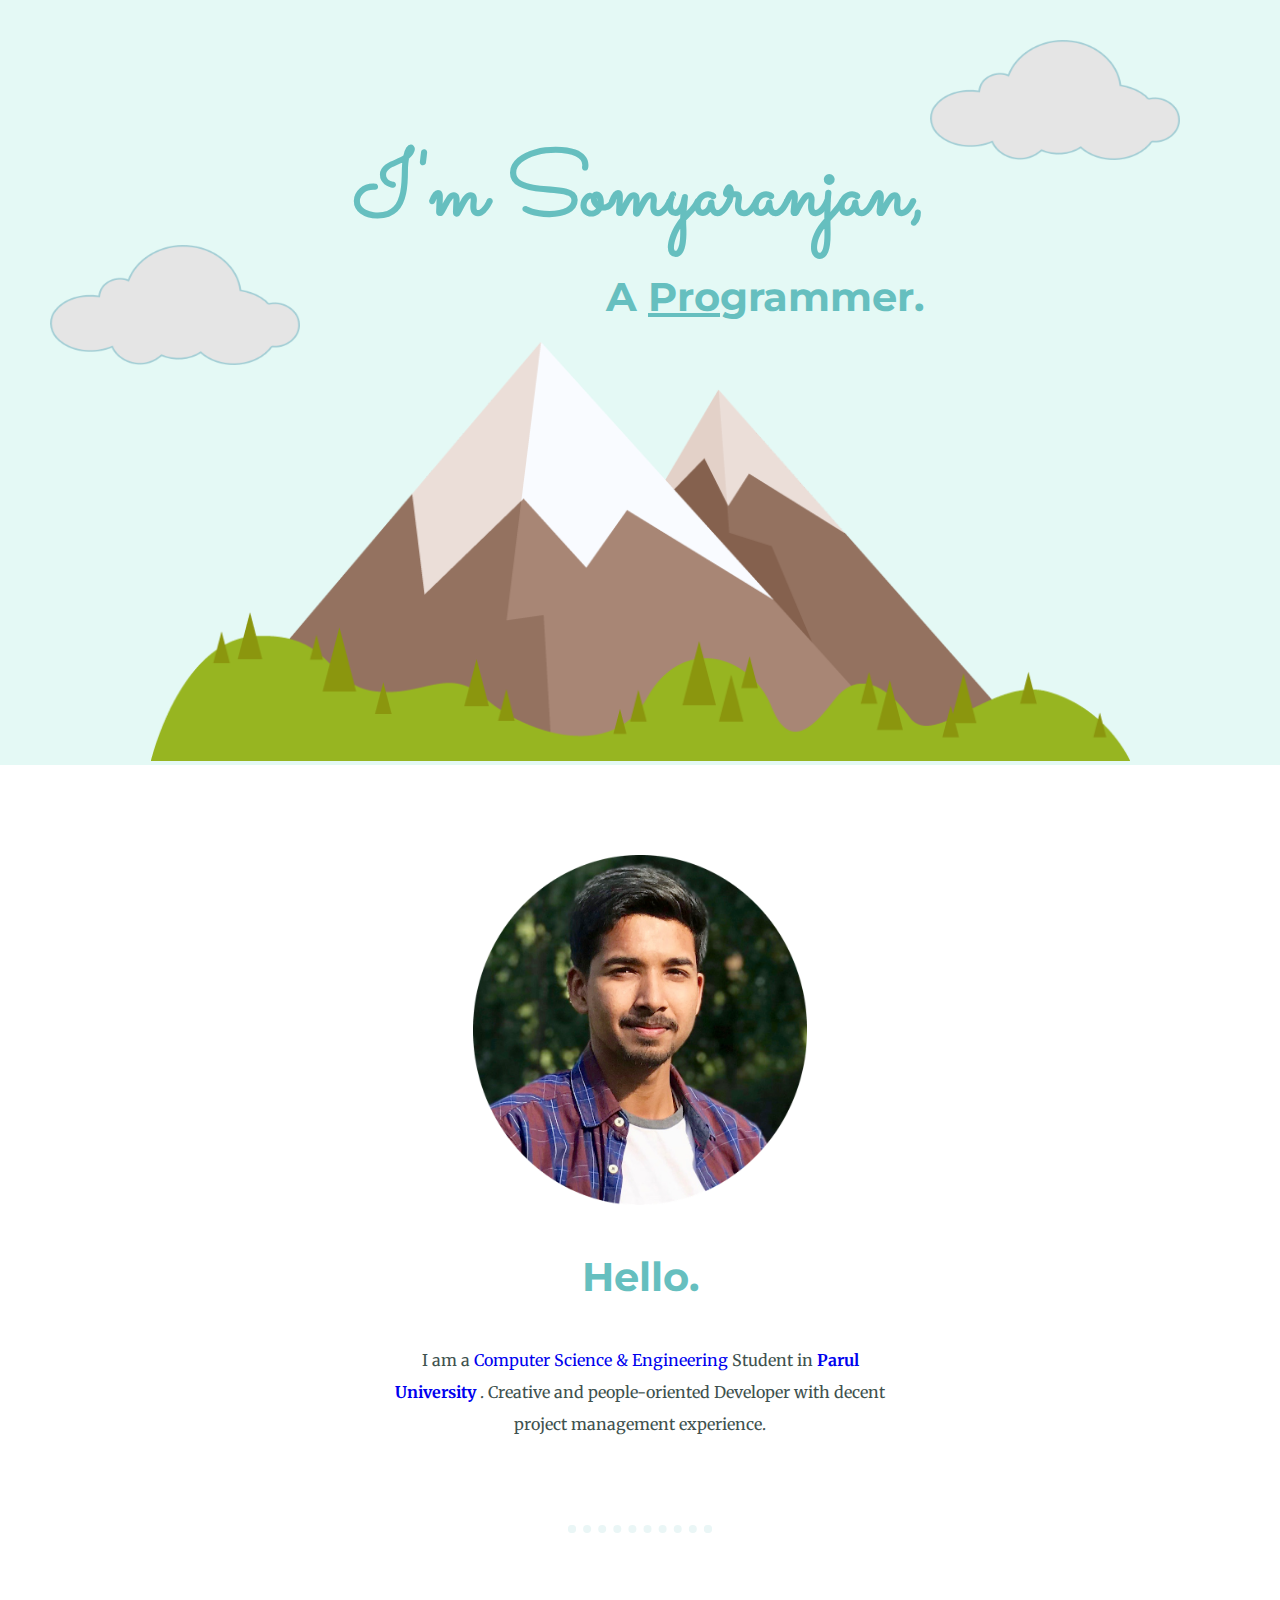
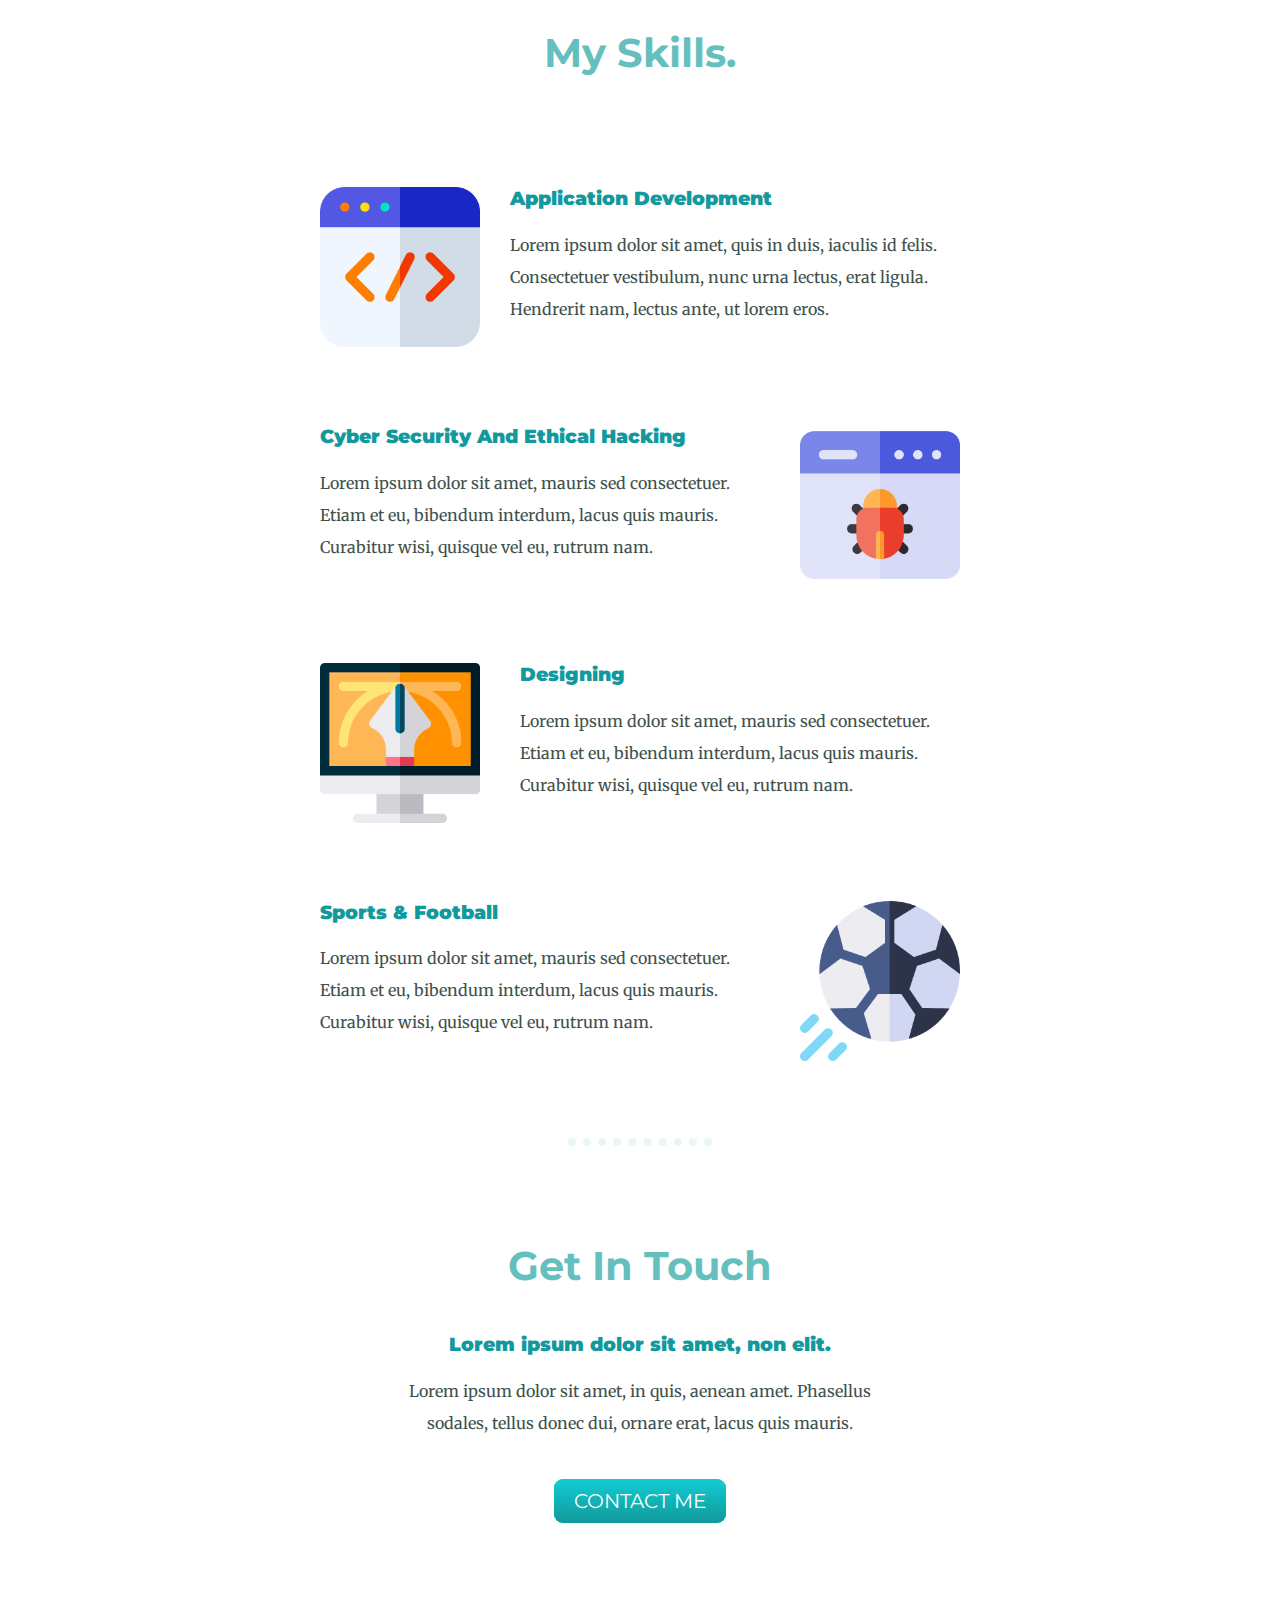
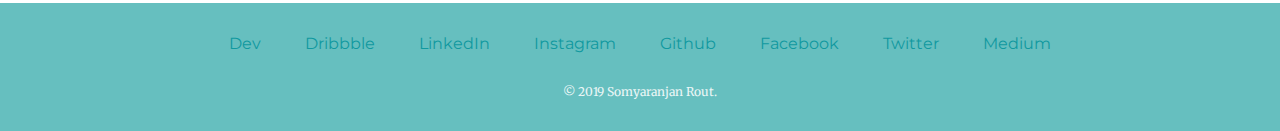
==== commit 83b7e72a: "Update index.html" ====
--- a/index.html
+++ b/index.html
@@ -24,7 +24,7 @@
 
     <div class="middle-container">
       <div class="profile">
-        <img src="/Images/Profile Pic.png" alt="Profile Pictures">
+        <img src="/Images/Profile Pic.png" alt="Profile Pictures" style="height:350px">
         <h2>Hello.</h2>
           <p class="intro">I am a
             <a class="links" href="https://en.wikipedia.org/wiki/Computer_Science_and_Engineering">Computer Science & Engineering</a>
